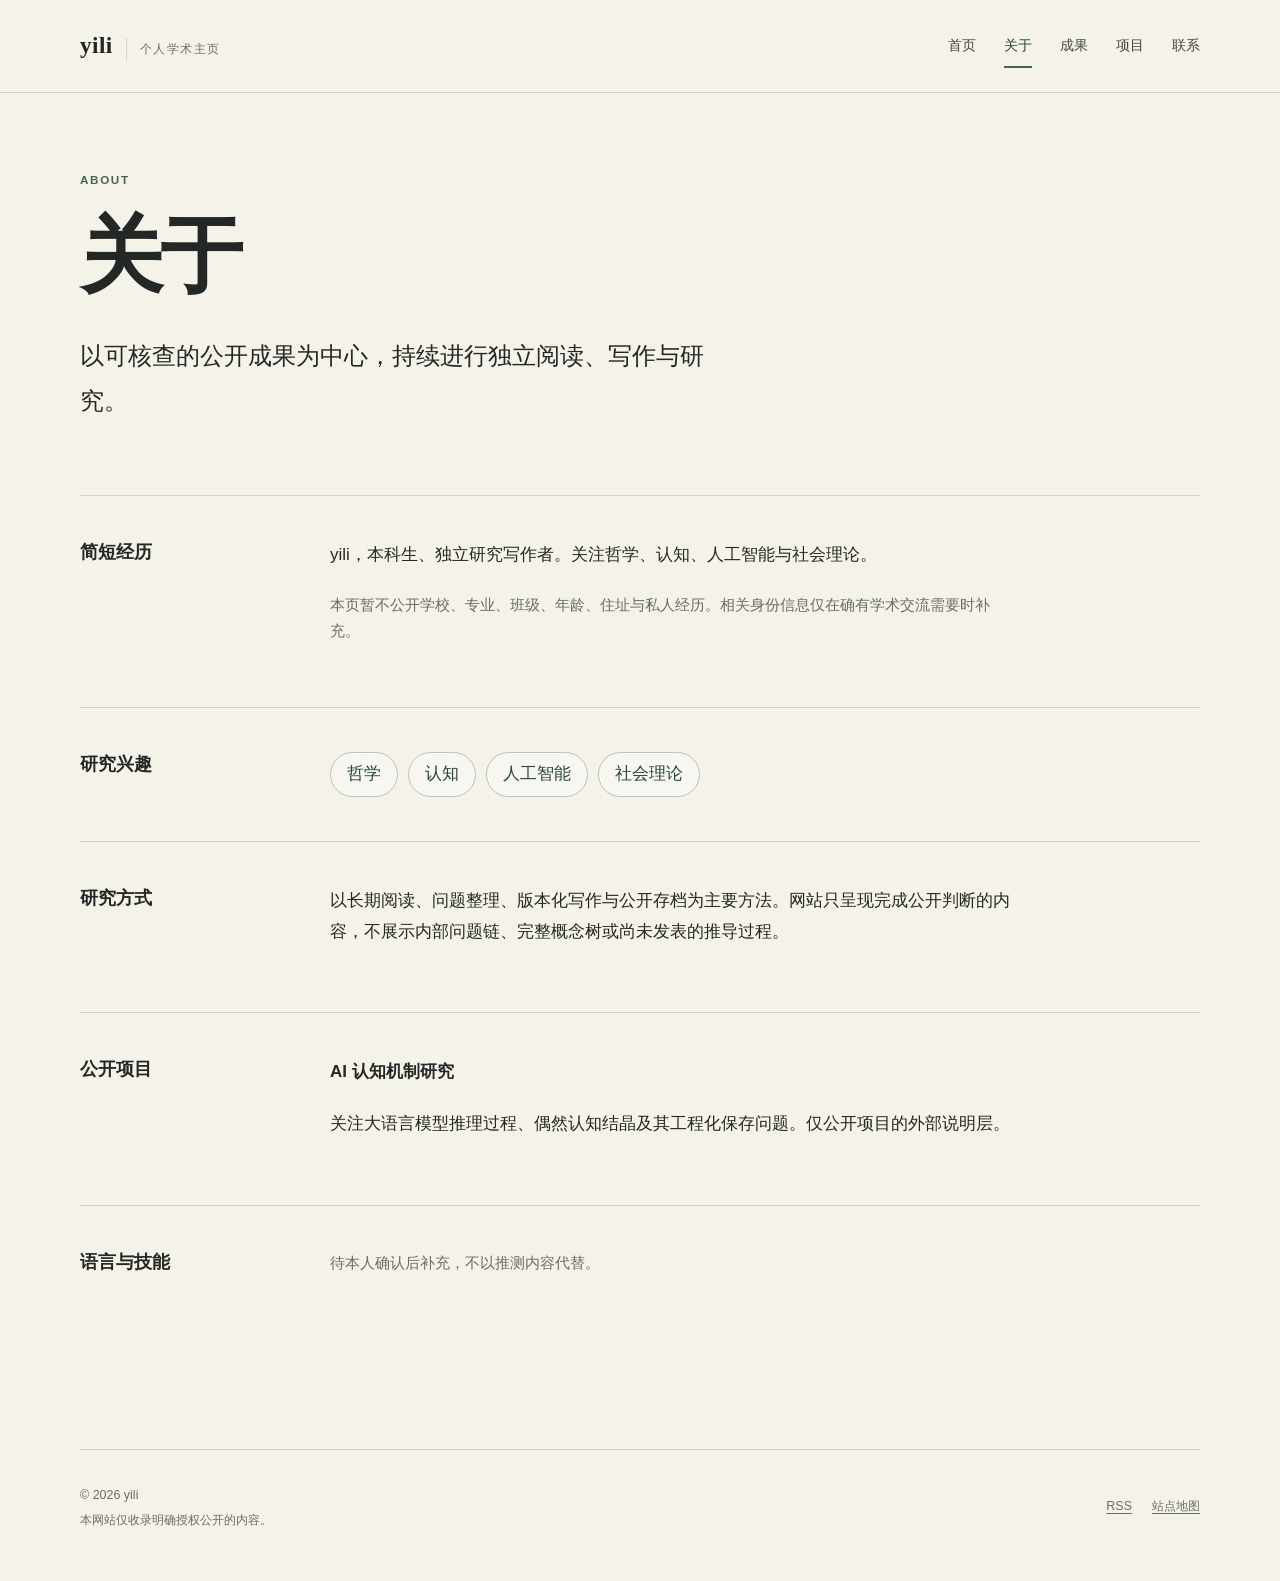
==== about/index.html @ ed1fded0 "Add files via upload Upload personal website" ====
<!doctype html><html lang="zh-CN"><head><meta charset="utf-8"><meta name="viewport" content="width=device-width,initial-scale=1"><title>关于｜yili｜个人学术主页</title><meta name="description" content="关于 yili 的研究兴趣、写作方式与当前公开项目。"><link rel="canonical" href="https://yiliyu.com/about/"><link rel="stylesheet" href="/assets/style.css"><link rel="icon" href="/assets/favicon.svg"></head><body>
<a class="skip-link" href="#main-content">跳到主要内容</a><header class="site-header"><div class="header-inner"><a class="site-name" href="/"><span>yili</span><small>个人学术主页</small></a><nav aria-label="主要导航"><ul><li><a href="/">首页</a></li><li><a href="/about/" aria-current="page">关于</a></li><li><a href="/works/">成果</a></li><li><a href="/projects/">项目</a></li><li><a href="/contact/">联系</a></li></ul></nav></div></header>
<main id="main-content" class="site-main"><header class="page-intro"><p class="eyebrow">About</p><h1 class="inner-title">关于</h1><p class="lede">以可核查的公开成果为中心，持续进行独立阅读、写作与研究。</p></header>
<section class="prose-grid"><h2>简短经历</h2><div class="prose"><p>yili，本科生、独立研究写作者。关注哲学、认知、人工智能与社会理论。</p><p class="note">本页暂不公开学校、专业、班级、年龄、住址与私人经历。相关身份信息仅在确有学术交流需要时补充。</p></div></section>
<section class="prose-grid"><h2>研究兴趣</h2><div class="prose"><ul class="interest-list"><li>哲学</li><li>认知</li><li>人工智能</li><li>社会理论</li></ul></div></section>
<section class="prose-grid"><h2>研究方式</h2><div class="prose"><p>以长期阅读、问题整理、版本化写作与公开存档为主要方法。网站只呈现完成公开判断的内容，不展示内部问题链、完整概念树或尚未发表的推导过程。</p></div></section>
<section class="prose-grid"><h2>公开项目</h2><div class="prose"><p><strong>AI 认知机制研究</strong></p><p>关注大语言模型推理过程、偶然认知结晶及其工程化保存问题。仅公开项目的外部说明层。</p></div></section>
<section class="prose-grid"><h2>语言与技能</h2><div class="prose"><p class="note">待本人确认后补充，不以推测内容代替。</p></div></section></main>
<footer class="site-footer"><div><p>© 2026 yili</p><p>本网站仅收录明确授权公开的内容。</p></div><div class="footer-links"><a href="/rss.xml">RSS</a><a href="/sitemap.xml">站点地图</a></div></footer></body></html>
---- assets/style.css ----
:root{--paper:#f5f2ea;--paper-light:#fbfaf6;--ink:#232725;--muted:#686d68;--line:#d5d2c8;--accent:#456557;--accent-dark:#29473b;--serif:"Noto Serif SC","Source Han Serif SC","Songti SC",SimSun,serif;--sans:Inter,"Noto Sans SC","Source Han Sans SC","Microsoft YaHei",sans-serif}
*{box-sizing:border-box}html{background:var(--paper);color:var(--ink);scroll-behavior:smooth}body{margin:0;min-height:100vh;font-family:var(--sans);font-size:17px;line-height:1.8;background:var(--paper)}a{color:inherit;text-decoration-thickness:1px;text-underline-offset:.24em}a:hover{color:var(--accent-dark)}a:focus-visible{outline:3px solid var(--accent);outline-offset:4px;border-radius:2px}::selection{background:#cbd8d1}
.skip-link{position:fixed;z-index:20;top:12px;left:12px;transform:translateY(-160%);padding:8px 14px;background:var(--ink);color:#fff}.skip-link:focus{transform:translateY(0)}.site-header{border-bottom:1px solid var(--line)}.header-inner,.site-main,.site-footer{width:min(1120px,calc(100% - 48px));margin-inline:auto}.header-inner{min-height:92px;display:flex;align-items:center;justify-content:space-between;gap:32px}.site-name{display:flex;align-items:baseline;gap:13px;text-decoration:none}.site-name span{font-family:Georgia,"Times New Roman",serif;font-size:1.45rem;font-weight:700;letter-spacing:.02em}.site-name small{padding-left:13px;border-left:1px solid var(--line);color:var(--muted);font-size:.78rem;letter-spacing:.12em}nav ul{display:flex;gap:28px;margin:0;padding:0;list-style:none}nav a{display:inline-flex;min-height:44px;align-items:center;text-decoration:none;color:#424743;font-size:.9rem}nav a[aria-current=page]{color:var(--accent-dark);box-shadow:inset 0 -2px var(--accent)}
.site-main{padding-block:76px 110px}.page-intro{max-width:780px;margin-bottom:72px}.eyebrow,.label{margin:0 0 10px;color:var(--accent);font-size:.73rem;font-weight:700;letter-spacing:.14em;text-transform:uppercase}h1,h2,h3{font-family:var(--serif);font-weight:600;line-height:1.35;text-wrap:balance}h1{margin:0;font-size:clamp(3.2rem,9vw,6.7rem);letter-spacing:-.045em}.inner-title{font-size:clamp(2.5rem,7vw,5.2rem);letter-spacing:-.04em}.lede{max-width:650px;margin:22px 0 0;font-family:var(--serif);font-size:clamp(1.18rem,2.4vw,1.5rem);line-height:1.85}.intro-note{max-width:620px;margin-top:18px;color:var(--muted)}
.section{padding:56px 0;border-top:1px solid var(--line)}.compact-section{padding-bottom:40px}.section-heading{display:flex;align-items:baseline;justify-content:space-between;margin-bottom:34px}.section-heading h2{margin:0;font-size:1.38rem}.section-heading>span{color:#8b8e88;font-family:Georgia,serif;font-size:.8rem}.interest-list{display:flex;flex-wrap:wrap;gap:10px;margin:0;padding:0;list-style:none}.interest-list li{padding:6px 16px;border:1px solid #b9c3bd;border-radius:100px;color:var(--accent-dark);background:rgba(255,255,255,.25)}.empty-state{max-width:680px;margin-bottom:24px;padding:24px 26px;border-left:3px solid var(--accent);background:rgba(255,255,255,.28)}.empty-state h3{margin:0 0 6px;font-size:1.12rem}.empty-state p{margin:0;color:var(--muted)}.text-link{display:inline-flex;align-items:center;min-height:44px;gap:9px;color:var(--accent-dark);font-weight:650}
.project-feature{max-width:720px}.project-feature h3{margin:0 0 12px;font-size:clamp(1.65rem,4vw,2.5rem)}.project-feature>p:not(.label){max-width:650px;color:#424743}.home-meta{display:flex;align-items:center;justify-content:space-between;gap:24px;padding-top:36px;border-top:1px solid var(--line)}.update-stamp{margin:0;color:var(--muted);font-size:.84rem}.button-link{display:inline-flex;min-height:46px;align-items:center;padding:4px 24px;border:1px solid var(--accent);color:var(--accent-dark);text-decoration:none;font-weight:650}.button-link:hover{background:var(--accent);color:#fff}
.prose-grid{display:grid;grid-template-columns:180px minmax(0,680px);gap:70px;padding-block:44px;border-top:1px solid var(--line)}.prose-grid h2{margin:0;font-size:1.15rem}.prose{max-width:680px}.prose>:first-child{margin-top:0}.prose p{margin:0 0 1.25em}.note{color:var(--muted);font-size:.92rem}.works-policy{display:grid;grid-template-columns:repeat(4,1fr);gap:1px;margin:34px 0 56px;border:1px solid var(--line);background:var(--line)}.policy-item{min-height:160px;padding:22px;background:var(--paper)}.policy-item strong{display:block;margin-bottom:8px;color:var(--accent-dark);font-family:Georgia,serif;font-size:.93rem}.policy-item p{margin:0;color:var(--muted);font-size:.88rem;line-height:1.65}.works-empty{padding-block:50px;border-block:1px solid var(--line)}.metadata-example{margin:44px 0 0;padding:22px 24px;overflow-x:auto;border:1px solid var(--line);background:var(--paper-light);color:#33463e;font:.86rem/1.75 ui-monospace,Consolas,monospace}
.project-card{display:grid;grid-template-columns:minmax(0,1fr) 170px;gap:50px;padding:38px 0;border-block:1px solid var(--line)}.project-card h2{margin:0 0 14px;font-size:clamp(1.45rem,3.4vw,2.1rem)}.project-card p{max-width:670px;margin-bottom:0}.project-status{color:var(--muted);font-size:.82rem;text-align:right}.contact-panel{max-width:720px;padding:38px 42px;border:1px solid var(--line);background:var(--paper-light)}.contact-panel h2{margin:0 0 14px;font-size:1.5rem}.contact-panel p{margin:0 0 12px}.contact-status{display:inline-block;margin-top:8px;padding:4px 10px;border-radius:100px;background:#e5e8e2;color:var(--accent-dark);font-size:.78rem;font-weight:700}.site-footer{display:flex;justify-content:space-between;gap:30px;padding-block:34px 46px;border-top:1px solid var(--line);color:var(--muted);font-size:.78rem}.site-footer p{margin:0 0 3px}.footer-links{display:flex;gap:20px;align-items:flex-start}.footer-links a{min-height:44px;display:inline-flex;align-items:center}
@media(max-width:760px){body{font-size:16px}.header-inner,.site-main,.site-footer{width:min(100% - 32px,680px)}.header-inner{padding-block:20px 8px;flex-direction:column;align-items:flex-start;gap:9px}nav{width:100%;overflow-x:auto}nav ul{width:max-content;gap:22px}.site-main{padding-block:54px 80px}.page-intro{margin-bottom:54px}h1{font-size:clamp(3.25rem,19vw,5rem)}.inner-title{font-size:clamp(2.6rem,15vw,4.2rem)}.section{padding-block:42px}.prose-grid{grid-template-columns:1fr;gap:16px;padding-block:36px}.works-policy{grid-template-columns:1fr 1fr}.policy-item{min-height:145px}.project-card{grid-template-columns:1fr;gap:12px}.project-status{text-align:left}.contact-panel{padding:28px 24px}.site-footer{flex-direction:column}}@media(max-width:430px){.site-name small{display:none}.works-policy{grid-template-columns:1fr}.policy-item{min-height:auto}.home-meta{align-items:flex-start;flex-direction:column}}@media(prefers-reduced-motion:reduce){*,*::before,*::after{scroll-behavior:auto!important;transition-duration:.01ms!important}}@media print{:root{--paper:#fff;--ink:#000;--muted:#444;--line:#bbb}body{font-size:11pt}.site-header nav,.site-footer,.button-link,.skip-link{display:none!important}.site-header{border:0}.header-inner,.site-main{width:100%}.site-main{padding-block:24pt}a{color:#000;text-decoration:none}.section,.prose-grid,.project-card{break-inside:avoid}}
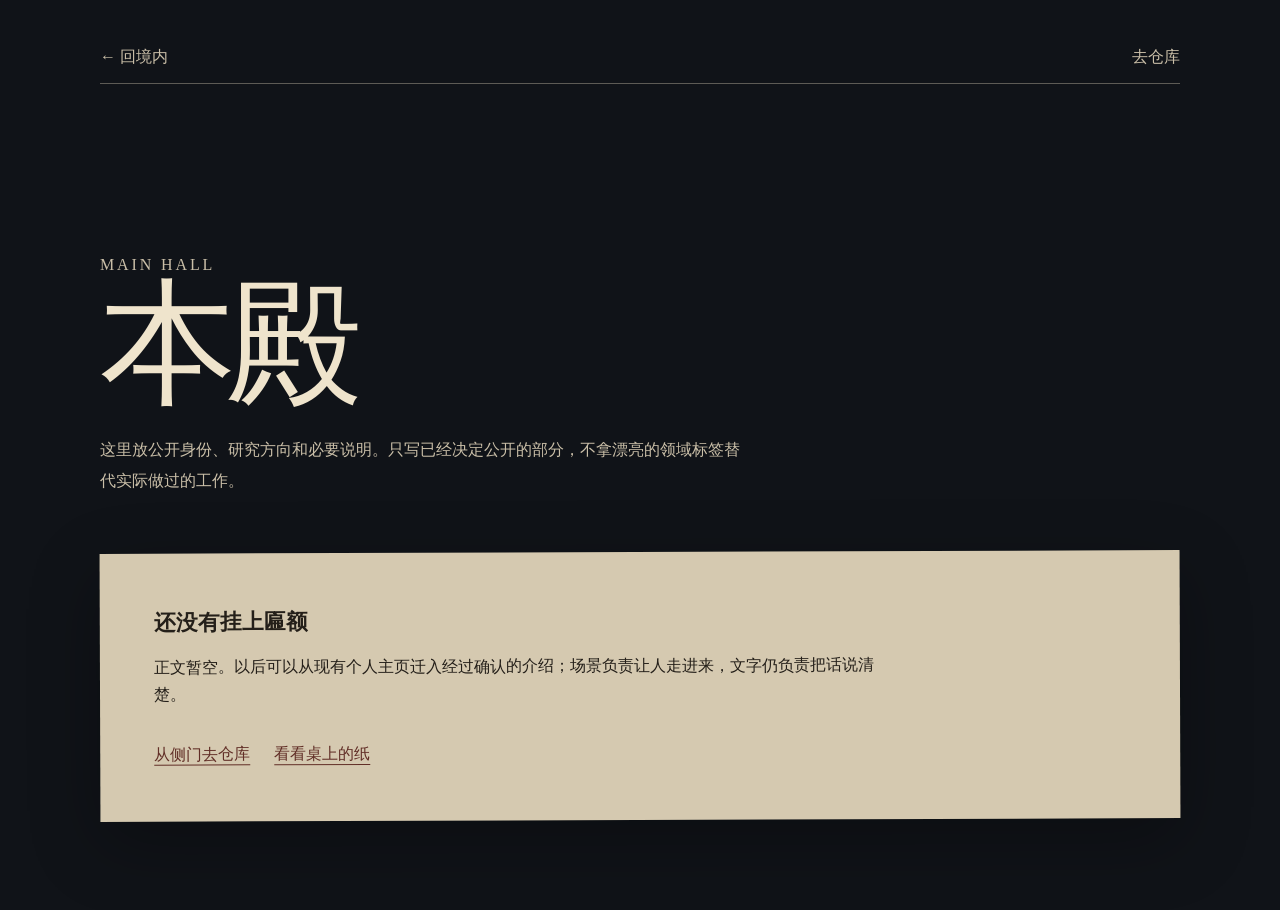
==== commit 8b95ac7b: "Add files via upload" ====
--- a/about/index.html
+++ b/about/index.html
@@ -1,9 +1 @@
-<!doctype html><html lang="zh-CN"><head><meta charset="utf-8"><meta name="viewport" content="width=device-width,initial-scale=1"><title>关于｜yili｜个人学术主页</title><meta name="description" content="关于 yili 的研究兴趣、写作方式与当前公开项目。"><link rel="canonical" href="https://yiliyu.com/about/"><link rel="stylesheet" href="/assets/style.css"><link rel="icon" href="/assets/favicon.svg"></head><body>
-<a class="skip-link" href="#main-content">跳到主要内容</a><header class="site-header"><div class="header-inner"><a class="site-name" href="/"><span>yili</span><small>个人学术主页</small></a><nav aria-label="主要导航"><ul><li><a href="/">首页</a></li><li><a href="/about/" aria-current="page">关于</a></li><li><a href="/works/">成果</a></li><li><a href="/projects/">项目</a></li><li><a href="/contact/">联系</a></li></ul></nav></div></header>
-<main id="main-content" class="site-main"><header class="page-intro"><p class="eyebrow">About</p><h1 class="inner-title">关于</h1><p class="lede">以可核查的公开成果为中心，持续进行独立阅读、写作与研究。</p></header>
-<section class="prose-grid"><h2>简短经历</h2><div class="prose"><p>yili，本科生、独立研究写作者。关注哲学、认知、人工智能与社会理论。</p><p class="note">本页暂不公开学校、专业、班级、年龄、住址与私人经历。相关身份信息仅在确有学术交流需要时补充。</p></div></section>
-<section class="prose-grid"><h2>研究兴趣</h2><div class="prose"><ul class="interest-list"><li>哲学</li><li>认知</li><li>人工智能</li><li>社会理论</li></ul></div></section>
-<section class="prose-grid"><h2>研究方式</h2><div class="prose"><p>以长期阅读、问题整理、版本化写作与公开存档为主要方法。网站只呈现完成公开判断的内容，不展示内部问题链、完整概念树或尚未发表的推导过程。</p></div></section>
-<section class="prose-grid"><h2>公开项目</h2><div class="prose"><p><strong>AI 认知机制研究</strong></p><p>关注大语言模型推理过程、偶然认知结晶及其工程化保存问题。仅公开项目的外部说明层。</p></div></section>
-<section class="prose-grid"><h2>语言与技能</h2><div class="prose"><p class="note">待本人确认后补充，不以推测内容代替。</p></div></section></main>
-<footer class="site-footer"><div><p>© 2026 yili</p><p>本网站仅收录明确授权公开的内容。</p></div><div class="footer-links"><a href="/rss.xml">RSS</a><a href="/sitemap.xml">站点地图</a></div></footer></body></html>
+<!doctype html><html lang="zh-CN"><head><meta charset="utf-8"><meta name="viewport" content="width=device-width,initial-scale=1"><meta name="robots" content="noindex"><title>本殿｜yili</title><link rel="icon" href="../assets/favicon.svg"><link rel="stylesheet" href="../assets/site.css"></head><body class="room-page"><main class="room-shell"><nav class="room-nav"><a href="../shrine/">← 回境内</a><a href="../warehouse/">去仓库</a></nav><header class="room-title"><p class="room-kicker">Main hall</p><h1>本殿</h1><p>这里放公开身份、研究方向和必要说明。只写已经决定公开的部分，不拿漂亮的领域标签替代实际做过的工作。</p></header><section class="room-surface"><h2>还没有挂上匾额</h2><p>正文暂空。以后可以从现有个人主页迁入经过确认的介绍；场景负责让人走进来，文字仍负责把话说清楚。</p><div class="room-links"><a href="../warehouse/">从侧门去仓库</a><a href="../notes/">看看桌上的纸</a></div></section></main></body></html>
--- a/assets/site.css
+++ b/assets/site.css
@@ -0,0 +1,242 @@
+:root {
+  color-scheme: dark;
+  --ink: #f4ead4;
+  --ink-dim: #cabfa8;
+  --night: #07101d;
+  --night-soft: rgba(7, 16, 29, .72);
+  --vermilion: #b44535;
+  --vermilion-bright: #df705c;
+  --paper: #efe3c9;
+  --paper-ink: #241f19;
+  --line: rgba(239, 227, 201, .34);
+  --serif: "Noto Serif SC", "Source Han Serif SC", "Songti SC", SimSun, serif;
+  --sans: Inter, "Noto Sans SC", "Source Han Sans SC", "Microsoft YaHei", sans-serif;
+}
+
+* { box-sizing: border-box; }
+html { min-height: 100%; background: var(--night); }
+.scene-root { scrollbar-width: none; }
+.scene-root::-webkit-scrollbar { display: none; }
+body { margin: 0; min-height: 100vh; color: var(--ink); font: 400 16px/1.7 var(--sans); }
+a { color: inherit; }
+button, input { font: inherit; }
+button { color: inherit; }
+[hidden] { display: none !important; }
+:focus-visible { outline: 2px solid #fff1bd; outline-offset: 4px; }
+
+.skip-link {
+  position: fixed; z-index: 100; top: 12px; left: 12px; padding: .65rem 1rem;
+  background: var(--paper); color: var(--paper-ink); transform: translateY(-180%);
+}
+.skip-link:focus { transform: none; }
+
+/* threshold / homepage */
+.gate-page { overflow: hidden; background: #07101d; }
+.gate-header {
+  position: fixed; z-index: 20; inset: 0 0 auto; display: flex; justify-content: space-between;
+  align-items: center; min-height: 76px; padding: 18px clamp(20px, 4vw, 66px);
+  background: linear-gradient(to bottom, rgba(3,8,15,.76), transparent); pointer-events: none;
+}
+.gate-wordmark, .gate-guide { pointer-events: auto; color: var(--ink); text-decoration: none; text-shadow: 0 2px 18px #000; }
+.gate-wordmark { font: 600 clamp(1.55rem, 3vw, 2.2rem)/1 Georgia, serif; letter-spacing: -.04em; }
+.gate-guide { padding: 8px 5px; border-bottom: 1px solid rgba(239,227,201,.58); font: 500 .82rem/1.3 var(--serif); letter-spacing: .18em; }
+.threshold { position: relative; width: 100vw; height: 100svh; min-height: 560px; overflow: hidden; isolation: isolate; }
+.threshold-art { position: absolute; inset: 0; width: 100%; height: 100%; object-fit: cover; object-position: center; }
+.threshold-vignette {
+  position: absolute; inset: 0; background: linear-gradient(to bottom, rgba(2,7,13,.04) 45%, rgba(2,7,13,.72) 100%), radial-gradient(circle at 52% 46%, transparent 20%, rgba(1,5,10,.2) 86%);
+  pointer-events: none;
+}
+.time-dawn .threshold-art { filter: brightness(1.06) saturate(.84) sepia(.08); }
+.time-day .threshold-art { filter: brightness(1.16) saturate(.78); }
+.time-night .threshold-art { filter: brightness(.82) saturate(.86); }
+.gate-notice {
+  position: absolute; z-index: 4; right: clamp(5vw, 8vw, 150px); top: 54%; width: min(260px, 32vw);
+  padding: 20px 18px 18px; color: #dfd3b9; text-align: center; text-shadow: 0 2px 8px #000;
+  transform: rotate(-.7deg);
+}
+.gate-notice p { min-height: 3.4em; margin: 0 0 22px; font: 500 clamp(.88rem, 1.2vw, 1rem)/1.75 var(--serif); letter-spacing: .08em; }
+.enter-link, .leave-link { display: block; width: max-content; margin-inline: auto; color: inherit; font-family: var(--serif); text-decoration: none; cursor: pointer; }
+.enter-link { padding: 5px 14px; border-bottom: 1px solid rgba(239,227,201,.75); font-size: 1.02rem; letter-spacing: .18em; }
+.enter-link:hover { color: #fff4ce; border-color: var(--vermilion-bright); }
+.leave-link { margin-top: 15px; padding: 3px 5px; border: 0; background: transparent; color: rgba(223,211,185,.55); font-size: .72rem; }
+.leave-link:hover { color: var(--ink); }
+.today-state {
+  position: absolute; z-index: 4; left: clamp(20px,4vw,66px); bottom: 26px; margin: 0;
+  color: rgba(239,227,201,.68); font: 400 .75rem/1.7 var(--serif); letter-spacing: .1em; text-shadow: 0 2px 12px #000;
+}
+.noscript-note { position: fixed; z-index: 30; left: 50%; bottom: 20px; transform: translateX(-50%); margin: 0; padding: 8px 12px; background: #111; }
+
+.scene-page { overflow: hidden; background: #07101d; scrollbar-width: none; }
+.scene-page::-webkit-scrollbar { display: none; }
+.scene-header {
+  position: fixed; z-index: 20; inset: 0 0 auto; display: flex; justify-content: space-between;
+  align-items: center; min-height: 78px; padding: 18px clamp(18px, 3.8vw, 64px);
+  background: linear-gradient(to bottom, rgba(3, 8, 15, .78), transparent);
+  pointer-events: none;
+}
+.wordmark, .scene-tools { pointer-events: auto; }
+.wordmark { display: flex; align-items: baseline; gap: 13px; text-decoration: none; text-shadow: 0 2px 20px #000; }
+.wordmark strong { font: 600 clamp(1.55rem, 3vw, 2.25rem)/1 Georgia, serif; letter-spacing: -.04em; }
+.wordmark span { padding-left: 13px; border-left: 1px solid var(--line); color: var(--ink-dim); font: 500 .82rem/1 var(--serif); letter-spacing: .18em; }
+.scene-tools { display: flex; gap: 8px; }
+.scene-tool {
+  min-height: 48px; padding: 8px 11px; border: 0; border-radius: 0;
+  background: rgba(231, 217, 189, .88); color: #32271e; box-shadow: 1px 4px 12px rgba(0,0,0,.32);
+  font: 600 .78rem/1.2 var(--serif); letter-spacing: .14em; transform: rotate(1.4deg); cursor: pointer;
+}
+.scene-tool:hover { background: #f3e5c6; color: #8d3329; transform: rotate(-.6deg); }
+
+.scene { position: relative; width: 100vw; height: 100svh; min-height: 560px; overflow: hidden; isolation: isolate; }
+.scene-art { position: absolute; inset: 0; width: 100%; height: 100%; object-fit: cover; object-position: 50% 50%; }
+.scene-shade { position: absolute; inset: 0; background: linear-gradient(90deg, rgba(2,8,16,.18), transparent 32%, transparent 72%, rgba(2,8,16,.12)); pointer-events: none; }
+.scene-whisper {
+  position: absolute; z-index: 4; left: clamp(18px, 3.8vw, 64px); bottom: 25px; margin: 0;
+  color: rgba(239,227,201,.68); font: 400 .78rem/1.5 var(--serif); letter-spacing: .12em;
+  text-shadow: 0 2px 12px #000;
+}
+
+.hotspot {
+  position: absolute; z-index: 5; display: grid; place-items: center; width: 48px; height: 48px;
+  padding: 0; border: 0; background: transparent; text-decoration: none; cursor: pointer;
+}
+.hotspot-dot {
+  width: 42px; height: 30px; border: 0; border-radius: 50%; opacity: 0;
+  background: radial-gradient(ellipse, rgba(255,210,135,.34), rgba(255,195,116,.08) 48%, transparent 72%);
+  transition: transform .22s ease, opacity .22s ease;
+}
+.hotspot-label {
+  position: absolute; bottom: calc(100% + 3px); left: 50%; width: max-content; max-width: 170px;
+  padding: 6px 9px 5px; border: 1px solid rgba(239,227,201,.34); border-radius: 2px;
+  background: rgba(6, 12, 21, .84); color: #fff3d5; font: 500 .76rem/1.3 var(--serif);
+  letter-spacing: .06em; opacity: 0; transform: translate(-50%, 5px); transition: .18s ease; pointer-events: none;
+  text-shadow: 0 1px 5px #000;
+}
+.hotspot:hover .hotspot-dot, .hotspot:focus-visible .hotspot-dot { opacity: 1; transform: scale(1.35); }
+.hotspot:hover .hotspot-label, .hotspot:focus-visible .hotspot-label, .show-labels .hotspot:not(.hidden-hotspot) .hotspot-label { opacity: 1; transform: translate(-50%, 0); }
+.hotspot-hall { left: 52%; top: 45%; }
+.hotspot-warehouse { left: 93%; top: 40%; }
+.hotspot-mail { left: 72%; top: 54%; }
+.hotspot-desk { left: 26%; top: 77%; }
+.hotspot-path { left: 82%; top: 46%; }
+.hotspot-saisen { left: 44%; top: 62%; }
+.hotspot-broom { left: 61%; top: 65%; }
+.hotspot-water { left: 91%; top: 87%; }
+.hidden-hotspot .hotspot-dot { opacity: 0; }
+.hidden-hotspot:hover .hotspot-dot, .hidden-hotspot:focus-visible .hotspot-dot { opacity: 1; }
+.scene-pan-hint { display: none; }
+.scene.is-dragging { cursor: grabbing; user-select: none; }
+
+.plain-index {
+  position: fixed; z-index: 40; top: 0; right: 0; width: min(440px, 100%); height: 100svh; overflow: auto;
+  padding: 34px clamp(24px, 4vw, 48px); background: rgba(12, 14, 17, .94); border-left: 1px solid var(--line);
+  box-shadow: -28px 0 90px rgba(0,0,0,.42); backdrop-filter: blur(18px);
+}
+.index-heading { display: flex; justify-content: space-between; align-items: start; gap: 20px; padding: 24px 0 34px; border-bottom: 1px solid var(--line); }
+.index-heading p { margin: 0; font: 500 clamp(1.3rem, 5vw, 1.9rem)/1.5 var(--serif); }
+.index-heading button { width: 42px; height: 42px; border: 1px solid var(--line); background: transparent; cursor: pointer; font-size: 1.5rem; }
+.plain-index nav { display: grid; }
+.plain-index nav a { display: grid; grid-template-columns: 7rem 1fr; gap: 16px; padding: 19px 0; border-bottom: 1px solid rgba(239,227,201,.15); text-decoration: none; }
+.plain-index nav a:hover span { color: #ffb09c; }
+.plain-index nav span { font: 500 1rem/1.5 var(--serif); }
+.plain-index nav small { color: var(--ink-dim); font-size: .78rem; }
+.index-note { margin-top: 36px; color: rgba(239,227,201,.58); font-size: .78rem; }
+.toast {
+  position: fixed; z-index: 60; left: 50%; bottom: 38px; max-width: min(90vw, 520px); padding: 11px 16px;
+  border: 1px solid var(--line); background: rgba(4,9,16,.9); color: var(--ink); font-family: var(--serif);
+  opacity: 0; transform: translate(-50%, 16px); transition: .25s; pointer-events: none;
+}
+.toast.is-visible { opacity: 1; transform: translate(-50%, 0); }
+
+/* interior pages */
+.room-page { min-height: 100vh; background: #101318; color: #efe4cc; }
+.room-page::before { content: ""; position: fixed; inset: 0; z-index: -2; background: var(--room-bg, radial-gradient(circle at 20% 20%, #272e37, #0e1115 64%)); }
+.room-page::after { content: ""; position: fixed; inset: 0; z-index: -1; opacity: .22; background-image: url("shrine-dusk-v1.png"); background-size: cover; background-position: center; filter: blur(16px) saturate(.45); transform: scale(1.08); }
+.room-shell { width: min(1080px, calc(100% - 36px)); margin: 0 auto; padding: 30px 0 90px; }
+.room-nav { display: flex; justify-content: space-between; align-items: center; min-height: 54px; border-bottom: 1px solid var(--line); }
+.room-nav a { color: var(--ink-dim); text-decoration: none; }
+.room-nav a:hover { color: var(--ink); }
+.room-title { min-height: 52vh; display: flex; flex-direction: column; justify-content: end; padding: 80px 0 56px; }
+.room-kicker { margin: 0 0 8px; color: #d77763; font-size: .72rem; letter-spacing: .18em; text-transform: uppercase; }
+.room-title h1 { margin: 0; font: 500 clamp(3.5rem, 13vw, 8.5rem)/.95 var(--serif); letter-spacing: -.07em; }
+.room-title p { max-width: 650px; margin: 26px 0 0; color: var(--ink-dim); font: 400 1rem/1.9 var(--serif); }
+.room-surface { min-height: 230px; padding: clamp(24px, 5vw, 54px); background: rgba(231,217,189,.92); color: var(--paper-ink); box-shadow: 0 22px 70px rgba(0,0,0,.28); transform: rotate(-.2deg); }
+.room-surface h2 { margin: 0 0 16px; font: 600 1.35rem/1.4 var(--serif); }
+.room-surface p { max-width: 720px; margin: 0; }
+.room-links { display: flex; flex-wrap: wrap; gap: 10px 24px; margin-top: 32px; }
+.room-links a { color: #612e26; text-underline-offset: 5px; }
+.shelf { display: grid; grid-template-columns: repeat(3, 1fr); gap: 14px; padding: 0; background: transparent; color: var(--ink); box-shadow: none; transform: none; }
+.shelf section { min-height: 230px; padding: 28px 24px; border-top: 5px solid #813b2f; background: rgba(20,22,24,.84); }
+.shelf small { color: var(--ink-dim); }
+.letter-surface { max-width: 760px; margin: 0 auto; transform: rotate(.4deg); }
+.notes-surface { background-image: repeating-linear-gradient(to bottom, transparent 0 31px, rgba(70,55,35,.14) 32px); }
+.backyard-surface { background: rgba(7,13,18,.6); color: var(--ink); border: 1px solid rgba(239,227,201,.28); box-shadow: none; transform: none; }
+.error-code { font: 500 clamp(7rem, 28vw, 18rem)/.8 Georgia,serif; color: rgba(239,227,201,.08); }
+
+/* plain, reliable index */
+.formal-index-page { min-height: 100vh; background: #ece7dc; color: #202825; }
+.formal-index { width: min(900px, calc(100% - 40px)); margin: 0 auto; padding: clamp(44px,8vw,104px) 0 80px; }
+.formal-head { display: grid; grid-template-columns: 1fr auto; gap: 8px 40px; padding-bottom: 44px; border-bottom: 1px solid #bdb8ad; }
+.formal-head .room-kicker, .formal-head h1, .formal-head p { grid-column: 1; }
+.formal-head h1 { margin: 0; font: 600 clamp(3.8rem,10vw,7.5rem)/.9 var(--serif); letter-spacing: -.07em; }
+.formal-head p:not(.room-kicker) { max-width: 620px; margin: 16px 0 0; color: #5d625f; }
+.formal-head nav { grid-column: 2; grid-row: 1 / span 3; display: flex; align-items: start; gap: 20px; }
+.formal-head nav a { color: #315f52; text-underline-offset: 5px; }
+.index-section { display: grid; grid-template-columns: 150px 1fr; padding: 30px 0; border-bottom: 1px solid #cbc6bb; }
+.index-section h2 { margin: 4px 0; font: 600 1rem/1.4 var(--serif); }
+.index-section a { grid-column: 2; display: grid; grid-template-columns: 9rem 1fr; gap: 24px; padding: 13px 0; color: inherit; text-decoration: none; }
+.index-section a:hover strong { color: #9c3f34; }
+.index-section strong { font-family: var(--serif); }
+.index-section span { color: #686d69; }
+.formal-foot { margin-top: 38px; color: #777b78; font-size: .78rem; }
+.outside-page { min-height: 100vh; display: grid; place-items: center; background: #070a0e; color: #8d8a83; font-family: var(--serif); }
+.outside-page main { text-align: center; }
+.outside-page a { display: inline-block; margin-top: 22px; color: #d8cbb0; text-underline-offset: 5px; }
+
+@media (max-width: 760px) {
+  .gate-header { padding: 16px 18px; }
+  .threshold-art { object-position: 58% center; }
+  .gate-notice {
+    top: auto; right: 19px; bottom: 86px; width: min(236px, 68vw); padding: 14px 5px;
+    background: linear-gradient(90deg, transparent, rgba(3,8,13,.48) 28%, rgba(3,8,13,.62));
+    border: 0; backdrop-filter: none;
+  }
+  .gate-notice p { min-height: 0; margin-bottom: 15px; }
+  .today-state { left: 18px; bottom: 20px; max-width: calc(100% - 36px); }
+  .scene-page { overflow-x: auto; overflow-y: hidden; overscroll-behavior-x: contain; scrollbar-width: thin; }
+  .scene { width: max(100vw, calc(100svh * 1.7768)); min-height: 100svh; }
+  .scene-art { object-position: center; filter: brightness(.78); }
+  .scene-header { align-items: start; padding: 16px; }
+  .scene-tools { display: flex; }
+  .scene-tool { min-height: 42px; padding: 7px 9px; }
+  .scene-whisper { left: 18px; bottom: 26px; }
+  .hotspot { display: grid; width: 62px; height: 62px; }
+  .hotspot-label {
+    display: block; padding: 2px 5px; border: 0; background: rgba(4,9,15,.58);
+    opacity: 0; transform: translate(-50%, 4px); font-size: .68rem; white-space: nowrap;
+  }
+  .hotspot:hover .hotspot-label, .hotspot:focus-visible .hotspot-label { opacity: 1; transform: translate(-50%, 0); }
+  .hotspot:nth-of-type(even):hover .hotspot-label, .hotspot:nth-of-type(even):focus-visible .hotspot-label { transform: translate(-50%, 0) rotate(-2deg); }
+  .hotspot-dot { width: 46px; height: 34px; opacity: .14; }
+  .plain-index { width: min(420px, 92vw); }
+  .scene-pan-hint {
+    display: block; position: fixed; z-index: 18; left: 50%; bottom: 20px; margin: 0;
+    color: rgba(244,234,212,.72); font: 500 .72rem/1 var(--serif); letter-spacing: .08em;
+    text-shadow: 0 2px 9px #000; transform: translateX(-50%); pointer-events: none;
+    animation: pan-hint-away 4.8s 1.8s forwards;
+  }
+  .shelf { grid-template-columns: 1fr; }
+  .room-title { min-height: 44vh; }
+  .formal-index { width: min(100% - 32px, 900px); padding-top: 56px; }
+  .formal-head { display: block; }
+  .formal-head nav { margin-top: 28px; }
+  .index-section { display: block; }
+  .index-section h2 { margin-bottom: 13px; }
+  .index-section a { display: block; padding: 11px 0; }
+  .index-section a span { display: block; margin-top: 2px; font-size: .82rem; }
+}
+
+@keyframes pan-hint-away { to { opacity: 0; } }
+
+@media (prefers-reduced-motion: reduce) {
+  *, *::before, *::after { scroll-behavior: auto !important; transition: none !important; }
+}
